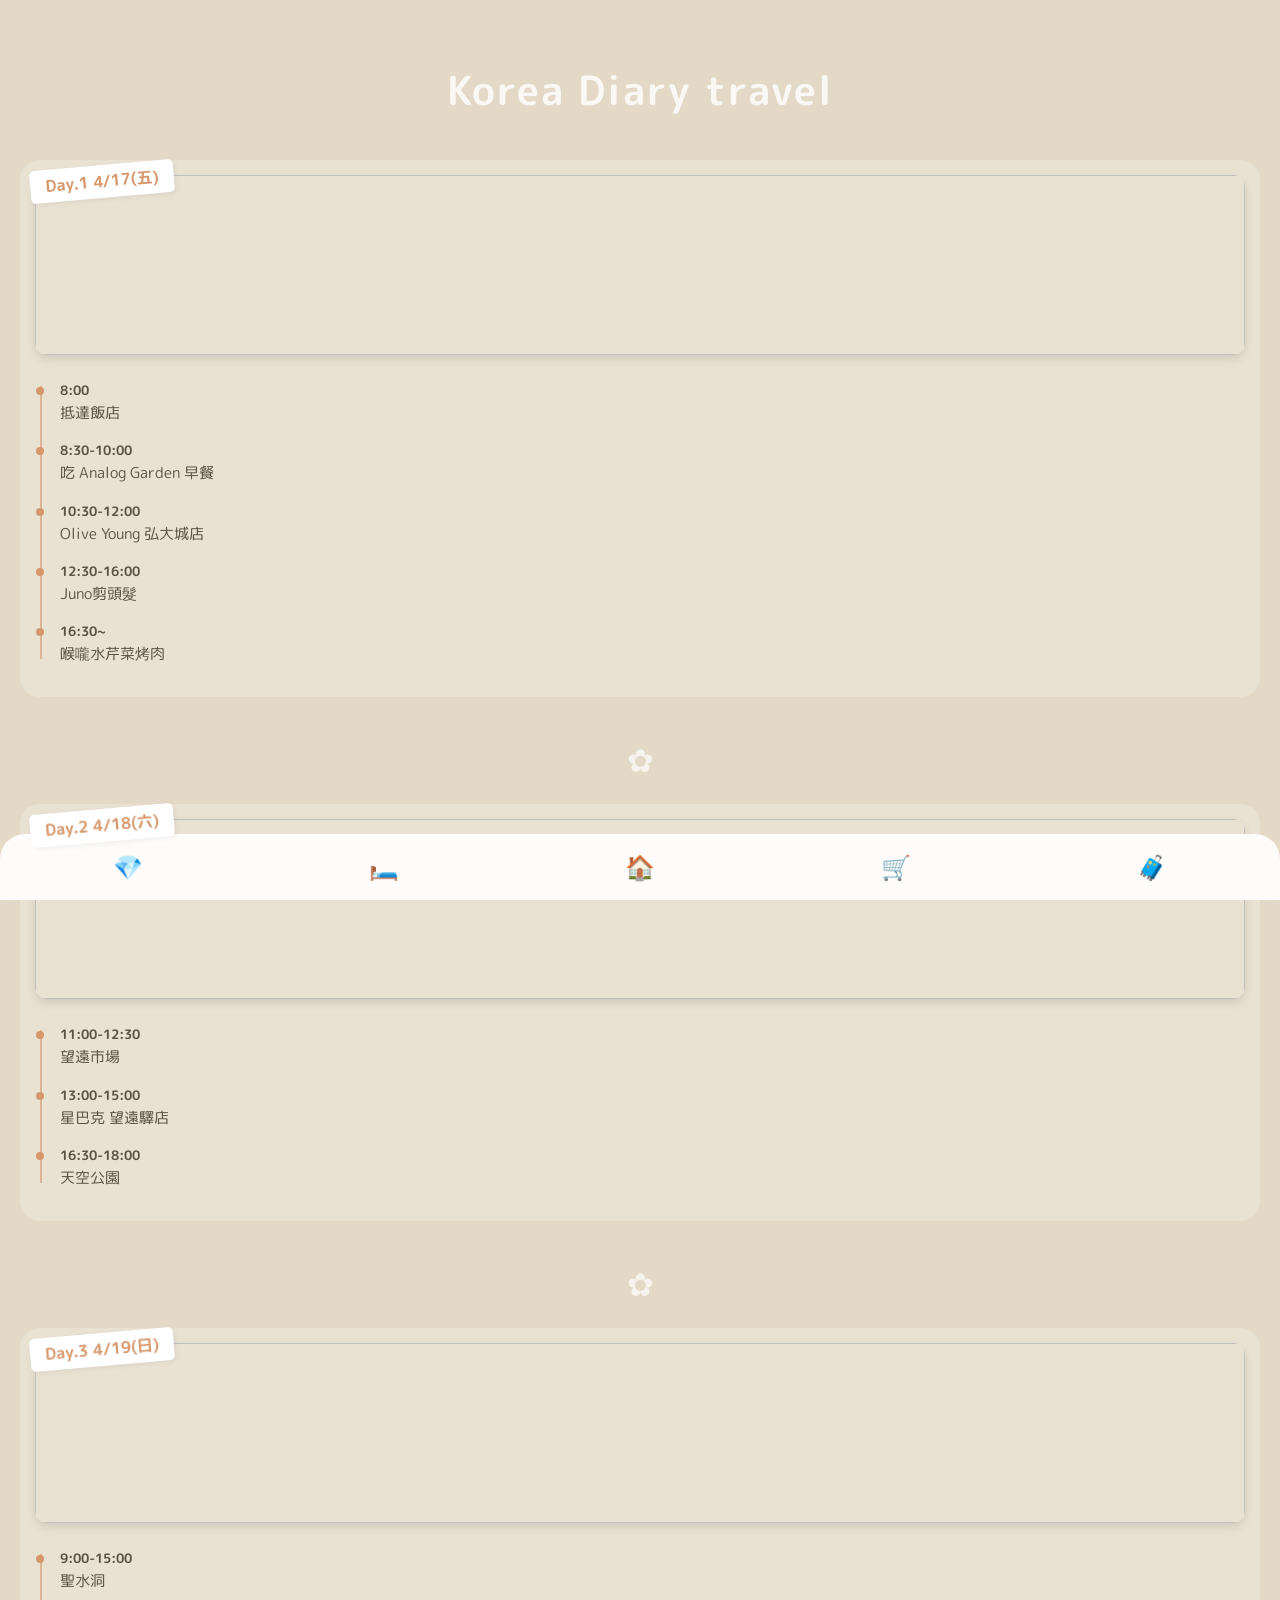
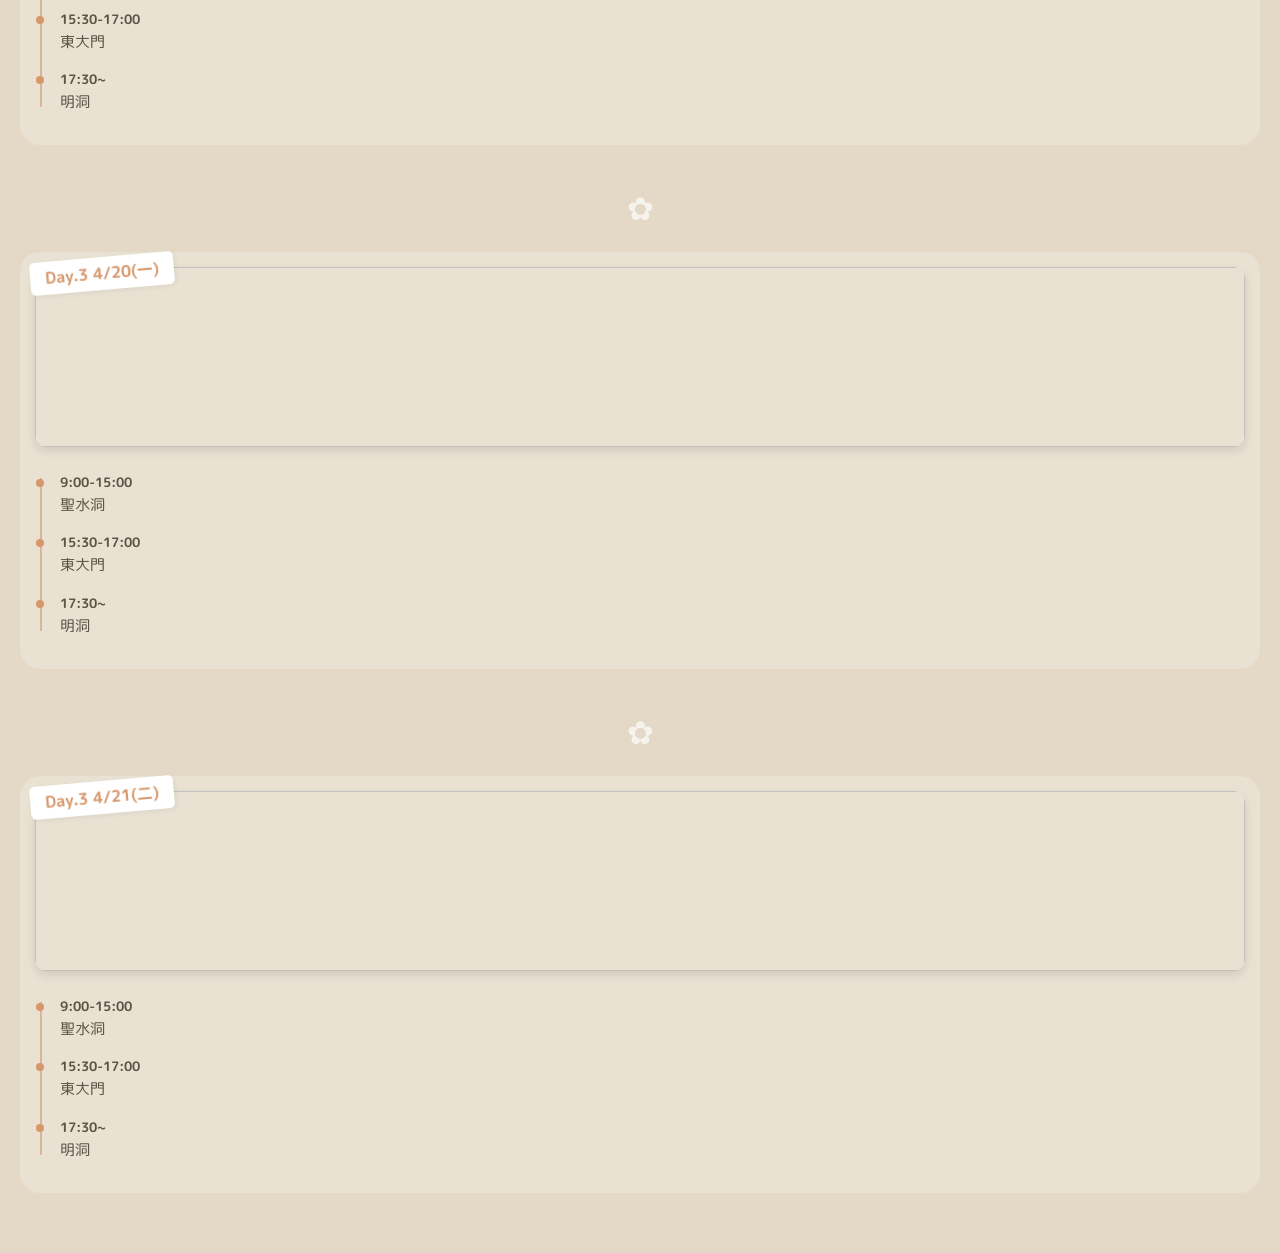
==== index.html @ e784c56e "Add files via upload" ====
<!DOCTYPE html>
<html lang="zh-Hant">
<head>
    <meta charset="UTF-8">
    <meta name="viewport" content="width=device-width, initial-scale=1.0, viewport-fit=cover">
    <title>Korea Diary</title>
    <link rel="stylesheet" href="style.css">
    <link href="https://fonts.googleapis.com/css2?family=M+PLUS+Rounded+1c:wght@400;700&display=swap" rel="stylesheet">
</head>
<body>

    <main class="app-container">
        <h1 class="main-title">Korea Diary travel</h1>

        <!-- 第一天 -->
        <a href="day1.html" class="day-link">
	        <div class="day-section">
	            <div class="photo-wrapper">
	                <span class="day-sticker">Day.1 4/17(五)</span>
	                <img src="img/index/飯店.jpg" class="main-img">
	            </div>
	
	            <div class="timeline-container">
	                <div class="event">
	                    <span class="time">8:00</span>
	                    <span class="desc">抵達飯店</span>
	                </div>
	                <div class="event">
	                    <span class="time">8:30-10:00</span>
	                    <span class="desc">吃 Analog Garden 早餐</span>
	                </div>
	                <div class="event">
	                    <span class="time">10:30-12:00</span>
	                    <span class="desc">Olive Young 弘大城店</span>
	                </div>
	                <div class="event">
	                    <span class="time">12:30-16:00</span>
	                    <span class="desc">Juno剪頭髮</span>
	                </div>
	                <div class="event">
	                    <span class="time">16:30~</span>
	                    <span class="desc">喉嚨水芹菜烤肉</span>
	                </div>
	            </div>
	        </div>
		</a>
        <!-- 裝飾小花 -->
        <div class="deco-flower">✿</div>

        <!-- 第二天 -->
        <a href="day2.html" class="day-link">
	        <div class="day-section">
	            <div class="photo-wrapper">
	                <div class="day-sticker secondary">Day.2 4/18(六)</div>
	                <img src="img/index/望遠市場.jpg" class="main-img">
	            </div>
	
	            <div class="timeline-container">
	                <div class="event">
	                    <span class="time">11:00-12:30</span>
	                    <span class="desc">望遠市場</span>
	                </div>
	                <div class="event">
	                    <span class="time">13:00-15:00</span>
	                    <span class="desc">星巴克 望遠驛店</span>
	                </div>
	                <div class="event">
	                    <span class="time">16:30-18:00</span>
	                    <span class="desc">天空公園</span>
	                </div>
	            </div>
	        </div>
        </a>
         <!-- 裝飾小花 -->
        <div class="deco-flower">✿</div>

        <!-- 第三天 -->
		<a href="day3.html" class="day-link">
	        <div class="day-section">
	            <div class="photo-wrapper">
	                <div class="day-sticker secondary">Day.3 4/19(日)</div>
	                <img src="img/index/望遠市場.jpg" class="main-img">
	            </div>
	
	            <div class="timeline-container">
	                <div class="event">
	                    <span class="time">9:00-15:00</span>
	                    <span class="desc">聖水洞</span>
	                </div>
	                <div class="event">
	                    <span class="time">15:30-17:00</span>
	                    <span class="desc">東大門</span>
	                </div>
	                <div class="event">
	                    <span class="time">17:30~</span>
	                    <span class="desc">明洞</span>
	                </div>
	            </div>
	        </div>
		</a>
        <!-- 裝飾小花 -->
        <div class="deco-flower">✿</div>

        <!-- 第四天 -->
        <div class="day-section">
            <div class="photo-wrapper">
                <div class="day-sticker secondary">Day.3 4/20(一)</div>
                <img src="img/index/望遠市場.jpg" class="main-img">
            </div>

            <div class="timeline-container">
                <div class="event">
                    <span class="time">9:00-15:00</span>
                    <span class="desc">聖水洞</span>
                </div>
                <div class="event">
                    <span class="time">15:30-17:00</span>
                    <span class="desc">東大門</span>
                </div>
                <div class="event">
                    <span class="time">17:30~</span>
                    <span class="desc">明洞</span>
                </div>
            </div>
        </div>
        <!-- 裝飾小花 -->
        <div class="deco-flower">✿</div>

        <!-- 第五天 -->
        <div class="day-section">
            <div class="photo-wrapper">
                <div class="day-sticker secondary">Day.3 4/21(二)</div>
                <img src="img/index/望遠市場.jpg" class="main-img">
            </div>

            <div class="timeline-container">
                <div class="event">
                    <span class="time">9:00-15:00</span>
                    <span class="desc">聖水洞</span>
                </div>
                <div class="event">
                    <span class="time">15:30-17:00</span>
                    <span class="desc">東大門</span>
                </div>
                <div class="event">
                    <span class="time">17:30~</span>
                    <span class="desc">明洞</span>
                </div>
            </div>
        </div>
    </main>

    <!-- 底部固定的導航 -->
    <nav class="tab-bar">
        <a href="SVT.html" class="tab-item active">💎</a>
        <a href="hotel.html" class="tab-item active">🛏️</a>
        <a href="index.html" class="tab-item active">🏠</a>
        <a href="shop.html" class="tab-item active">🛒</a>
        <a href="shop.html" class="tab-item active">🧳</a>
    </nav>

</body>
</html>
---- style.css ----
:root {
    --bg-color: #E3D9C6;       /* 圖片中的奶茶底色 */
    --line-color: #D6976B;     /* 圖片中的橘黃色線條 */
    --text-color: #5D5446;     /* 灰褐色文字 */
    --sticker-bg: #FFFFFF;    /* 貼紙白色 */
}

body {
    font-family: 'M PLUS Rounded 1c', sans-serif;
    background-color: var(--bg-color);
    margin: 0;
    color: var(--text-color);
    /* 針對 iPhone Pro 全螢幕優化 */
    padding: env(safe-area-inset-top) 0 env(safe-area-inset-bottom);
}

.app-container {
    padding: 20px;
}

/* 模仿圖片底部的手寫標題 */
.main-title {
    text-align: center;
    font-size: 2.5rem;
    color: rgba(255, 255, 255, 0.8);
    margin: 40px 0;
    font-weight: 700;
    letter-spacing: 2px;
}

/* 照片區塊 */
.day-section {
    margin-bottom: 40px;
    background: rgba(255, 255, 255, 0.2); /* 淡淡的透明感區隔 */
    padding: 15px;
    border-radius: 20px;
}

.photo-wrapper {
    position: relative;
    margin-bottom: 20px;
}

.main-img {
    width: 100%;
    height: 180px;
    object-fit: cover;
    border-radius: 12px;
    box-shadow: 0 4px 10px rgba(0,0,0,0.1);
}

/* Day 貼紙：模仿圖片中傾斜的手寫標籤 */
.day-sticker {
    position: absolute;
    top: -10px;
    left: -5px;
    background: var(--sticker-bg);
    padding: 5px 15px;
    border-radius: 5px;
    font-weight: 700;
    transform: rotate(-5deg); /* 傾斜感 */
    box-shadow: 2px 2px 5px rgba(0,0,0,0.05);
    z-index: 2;
    color: var(--line-color);
}

/* 移除超連結預設顏色與底線 */
.day-link{
	text-decoration: none; /* 1. 絕對要移除預設底線 */
    color: inherit;       /* 2. 強制繼承原本卡片的文字顏色（不變藍色） */
    display: block;      /* 3. 讓連結變成「塊級元素」，撐開到跟框框一樣大 */
    width: 100%;         /* 4. 確保寬度完全填滿 */
    
    /* 選擇性：增加點擊時的微小回饋感，看起來更像 APP */
    -webkit-tap-highlight-color: transparent; /* 移除手機點擊時的藍色陰影 */
    transition: transform 0.1s ease;          /* 加入一點點點擊動畫 */
}

.day-link:active{
	transform: scale(0.98); 
    opacity: 0.9;
}

.day-section{
	cursor:pointer; /* 滑鼠滑上去顯示手指圖示 */ 
}
	
/* 時間軸容器 */
.timeline-container {
    padding-left: 25px;
    position: relative;
}

/* 垂直橘色細線 */
.timeline-container::before {
    content: '';
    position: absolute;
    left: 5px;
    top: 5px;
    bottom: 5px;
    width: 1.5px;
    background-color: var(--line-color);
    opacity: 0.6;
}

.event {
    position: relative;
    margin-bottom: 18px;
    display: flex;
    flex-direction: column; /* 時間跟文字上下分開比較好閱讀 */
}

/* 橘色小圓點 */
.event::before {
    content: '';
    position: absolute;
    left: -24px;
    top: 6px;
    width: 8px;
    height: 8px;
    background-color: var(--line-color);
    border-radius: 50%;
}

.time {
    font-size: 0.8rem;
    font-weight: 700;
    margin-bottom: 2px;
}

.desc {
    font-size: 0.95rem;
    line-height: 1.4;
}

/* 裝飾小花 */
.deco-flower {
    text-align: center;
    font-size: 2rem;
    color: #FFFFFF;
    margin: 20px 0;
    opacity: 0.7;
}

/* 底部導覽列 */
.tab-bar {
    position: fixed;
    bottom: 0;
    width: 100%;
    background: rgba(255,255,255,0.9);
    backdrop-filter: blur(10px);
    display: flex;
    justify-content: space-around;
    padding: 15px 0 calc(15px + env(safe-area-inset-bottom));
    border-radius: 25px 25px 0 0;
}

.tab-item {
    font-size: 1.5rem;
    opacity: 0.4;
    /* 核心修改 */
    text-decoration: none; 
    border: none;
    outline: none;
    -webkit-tap-highlight-color: transparent; /* 移除行動端點擊時的藍色區塊 */
}

.tab-item.active {
    opacity: 1;
    text-decoration: none; /* 確保啟用狀態也沒有底線 */
}
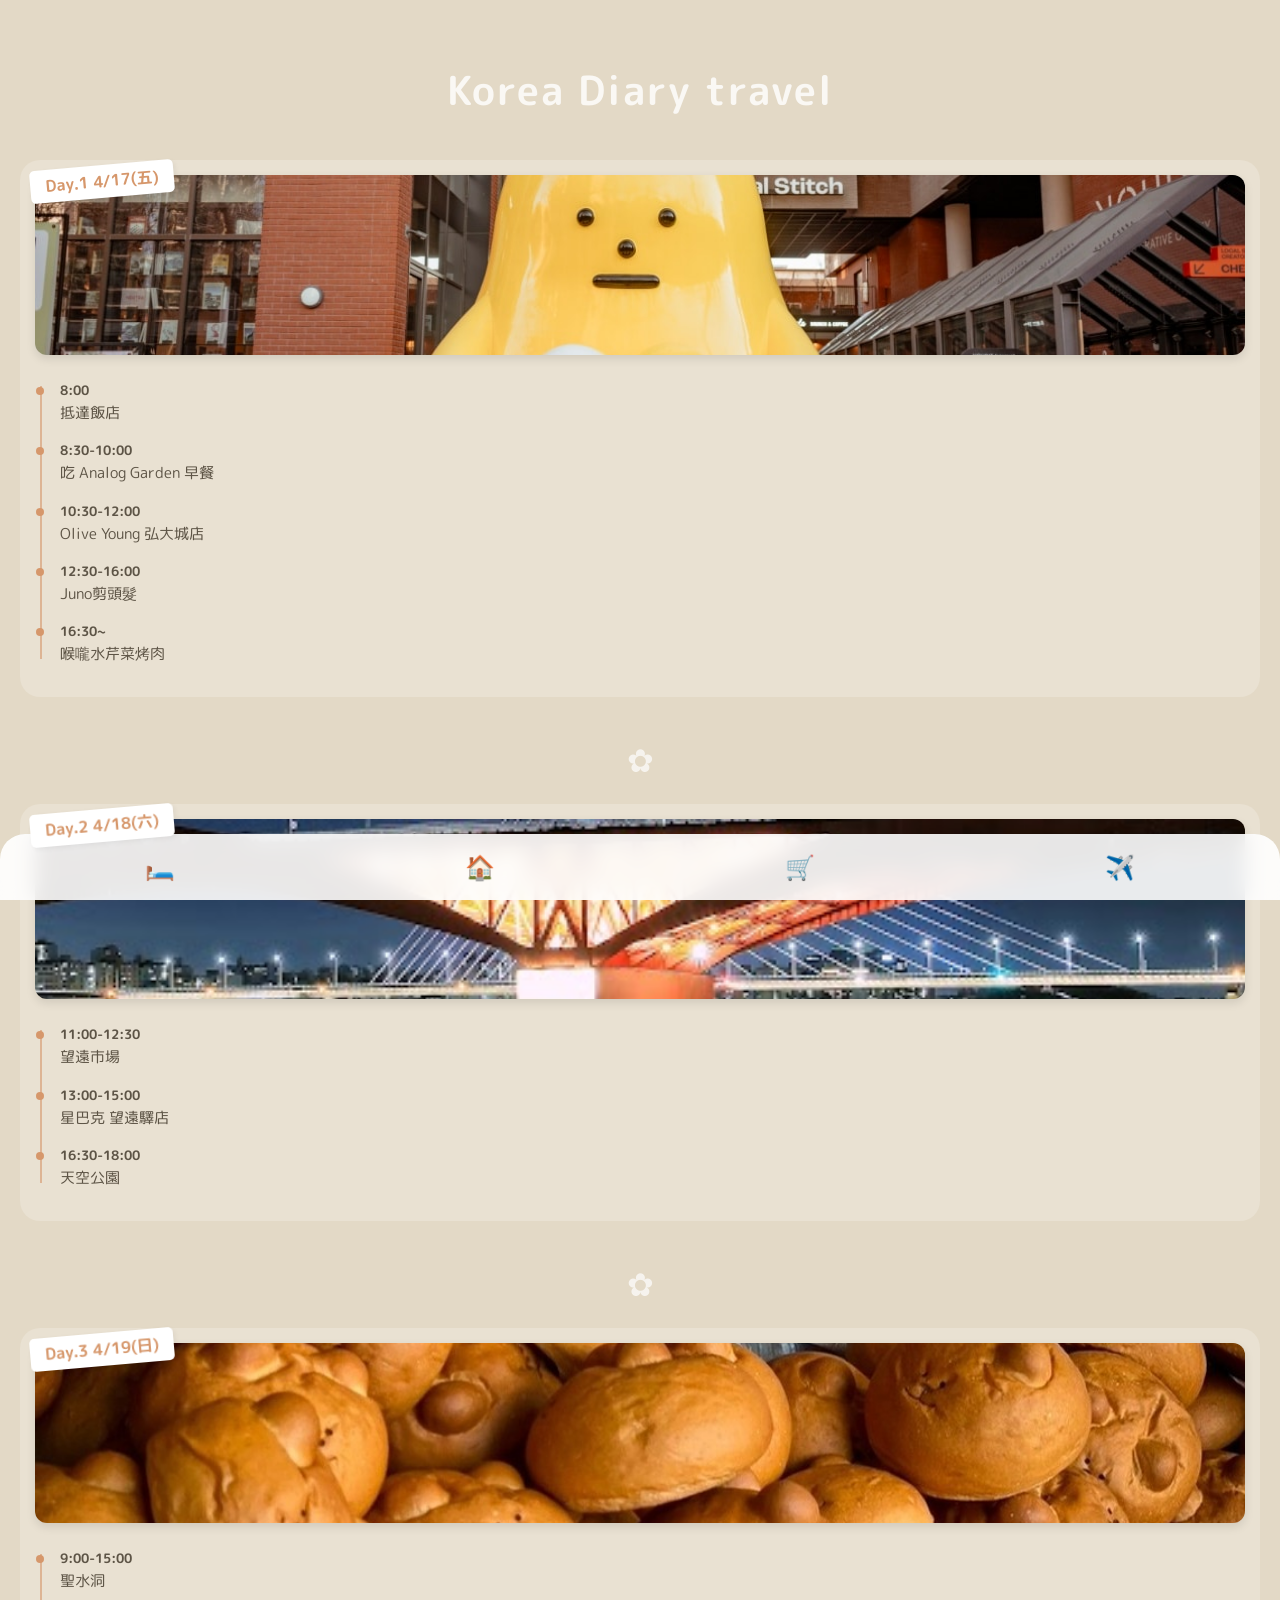
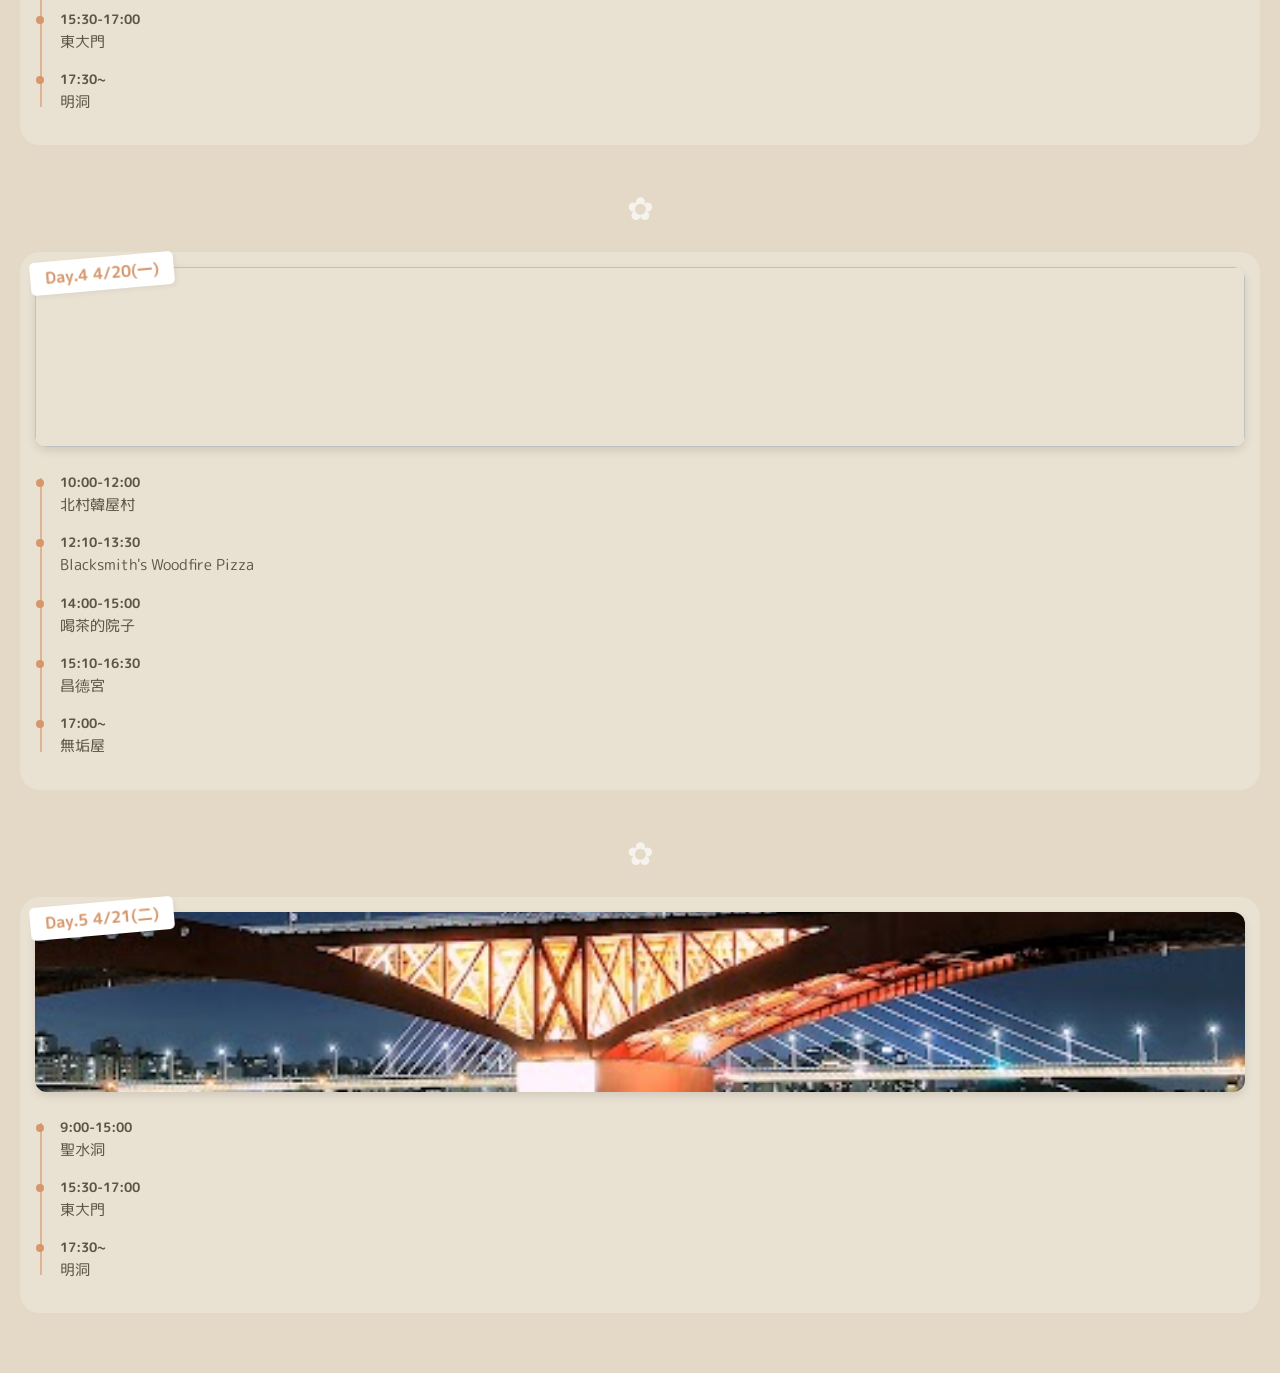
==== commit 9d39637a: "Add files via upload" ====
--- a/index.html
+++ b/index.html
@@ -79,7 +79,7 @@
 	        <div class="day-section">
 	            <div class="photo-wrapper">
 	                <div class="day-sticker secondary">Day.3 4/19(日)</div>
-	                <img src="img/index/望遠市場.jpg" class="main-img">
+	                <img src="img/聖水洞/Dalim_Bread/Dalim_Bread_1.jpg" class="main-img">
 	            </div>
 	
 	            <div class="timeline-container">
@@ -102,61 +102,72 @@
         <div class="deco-flower">✿</div>
 
         <!-- 第四天 -->
-        <div class="day-section">
-            <div class="photo-wrapper">
-                <div class="day-sticker secondary">Day.3 4/20(一)</div>
-                <img src="img/index/望遠市場.jpg" class="main-img">
-            </div>
-
-            <div class="timeline-container">
-                <div class="event">
-                    <span class="time">9:00-15:00</span>
-                    <span class="desc">聖水洞</span>
-                </div>
-                <div class="event">
-                    <span class="time">15:30-17:00</span>
-                    <span class="desc">東大門</span>
-                </div>
-                <div class="event">
-                    <span class="time">17:30~</span>
-                    <span class="desc">明洞</span>
-                </div>
-            </div>
-        </div>
+        <a href="day4.html" class="day-link">
+	        <div class="day-section">
+	            <div class="photo-wrapper">
+	                <div class="day-sticker secondary">Day.4 4/20(一)</div>
+	                <img src="img/安國站/北村韓屋村/北村韓屋村_0.jpg" class="main-img">
+	            </div>
+	
+	            <div class="timeline-container">
+	                <div class="event">
+	                    <span class="time">10:00-12:00</span>
+	                    <span class="desc">北村韓屋村</span>
+	                </div>
+	                <div class="event">
+	                    <span class="time">12:10-13:30</span>
+	                    <span class="desc">Blacksmith's Woodfire Pizza</span>
+	                </div>
+	                <div class="event">
+	                    <span class="time">14:00-15:00</span>
+	                    <span class="desc">喝茶的院子</span>
+	                </div>
+	                <div class="event">
+	                    <span class="time">15:10-16:30</span>
+	                    <span class="desc">昌德宮</span>
+	                </div>
+	                <div class="event">
+	                    <span class="time">17:00~</span>
+	                    <span class="desc">無垢屋</span>
+	                </div>
+	            </div>
+	        </div>
+	    </a>    
         <!-- 裝飾小花 -->
         <div class="deco-flower">✿</div>
 
         <!-- 第五天 -->
-        <div class="day-section">
-            <div class="photo-wrapper">
-                <div class="day-sticker secondary">Day.3 4/21(二)</div>
-                <img src="img/index/望遠市場.jpg" class="main-img">
-            </div>
-
-            <div class="timeline-container">
-                <div class="event">
-                    <span class="time">9:00-15:00</span>
-                    <span class="desc">聖水洞</span>
-                </div>
-                <div class="event">
-                    <span class="time">15:30-17:00</span>
-                    <span class="desc">東大門</span>
-                </div>
-                <div class="event">
-                    <span class="time">17:30~</span>
-                    <span class="desc">明洞</span>
-                </div>
-            </div>
-        </div>
+        <a href="day5.html" class="day-link">
+	        <div class="day-section">
+	            <div class="photo-wrapper">
+	                <div class="day-sticker secondary">Day.5 4/21(二)</div>
+	                <img src="img/index/望遠市場.jpg" class="main-img">
+	            </div>
+	
+	            <div class="timeline-container">
+	                <div class="event">
+	                    <span class="time">9:00-15:00</span>
+	                    <span class="desc">聖水洞</span>
+	                </div>
+	                <div class="event">
+	                    <span class="time">15:30-17:00</span>
+	                    <span class="desc">東大門</span>
+	                </div>
+	                <div class="event">
+	                    <span class="time">17:30~</span>
+	                    <span class="desc">明洞</span>
+	                </div>
+	            </div>
+	        </div>
+	    </a>
     </main>
 
     <!-- 底部固定的導航 -->
     <nav class="tab-bar">
-        <a href="SVT.html" class="tab-item active">💎</a>
         <a href="hotel.html" class="tab-item active">🛏️</a>
         <a href="index.html" class="tab-item active">🏠</a>
         <a href="shop.html" class="tab-item active">🛒</a>
-        <a href="shop.html" class="tab-item active">🧳</a>
+        <a href="travel.html" class="tab-item active">✈️</a>
     </nav>
 
 </body>
--- a/style.css
+++ b/style.css
@@ -168,4 +168,5 @@
 .tab-item.active {
     opacity: 1;
     text-decoration: none; /* 確保啟用狀態也沒有底線 */
-}+}
+
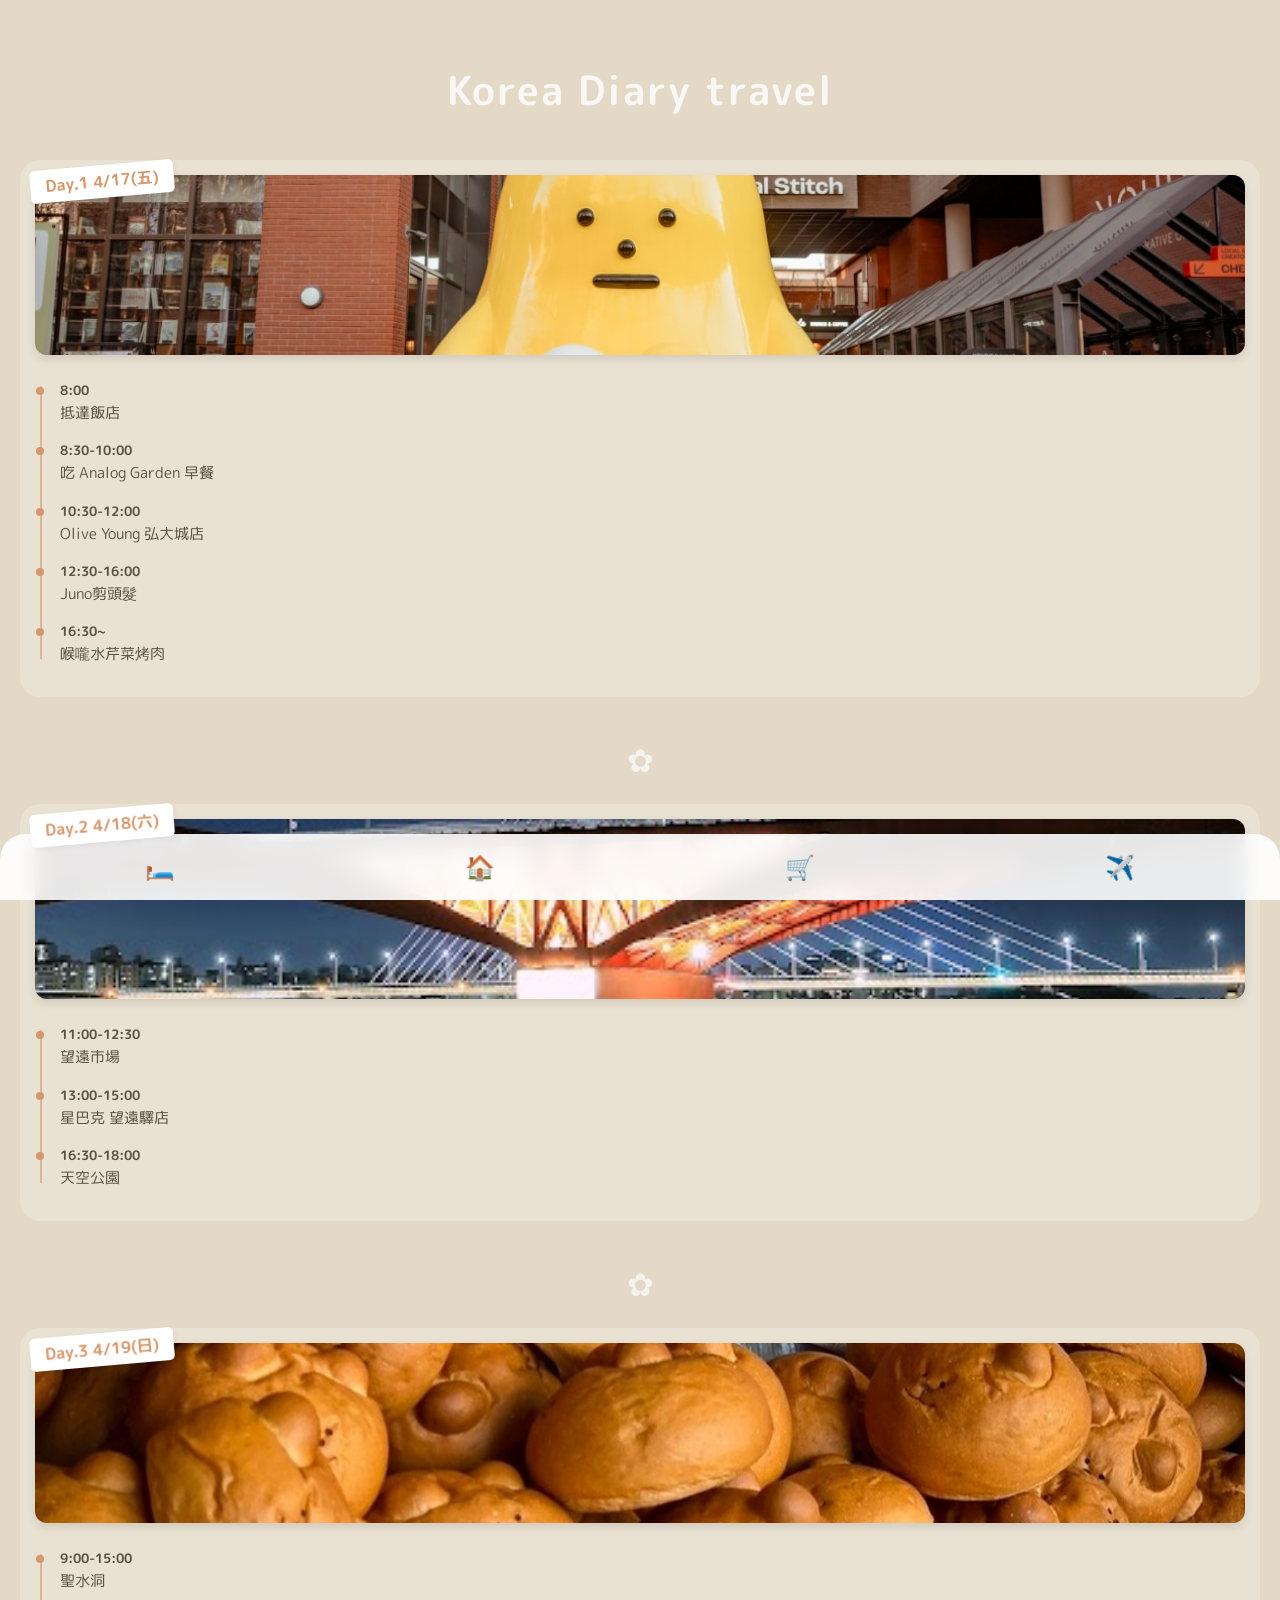
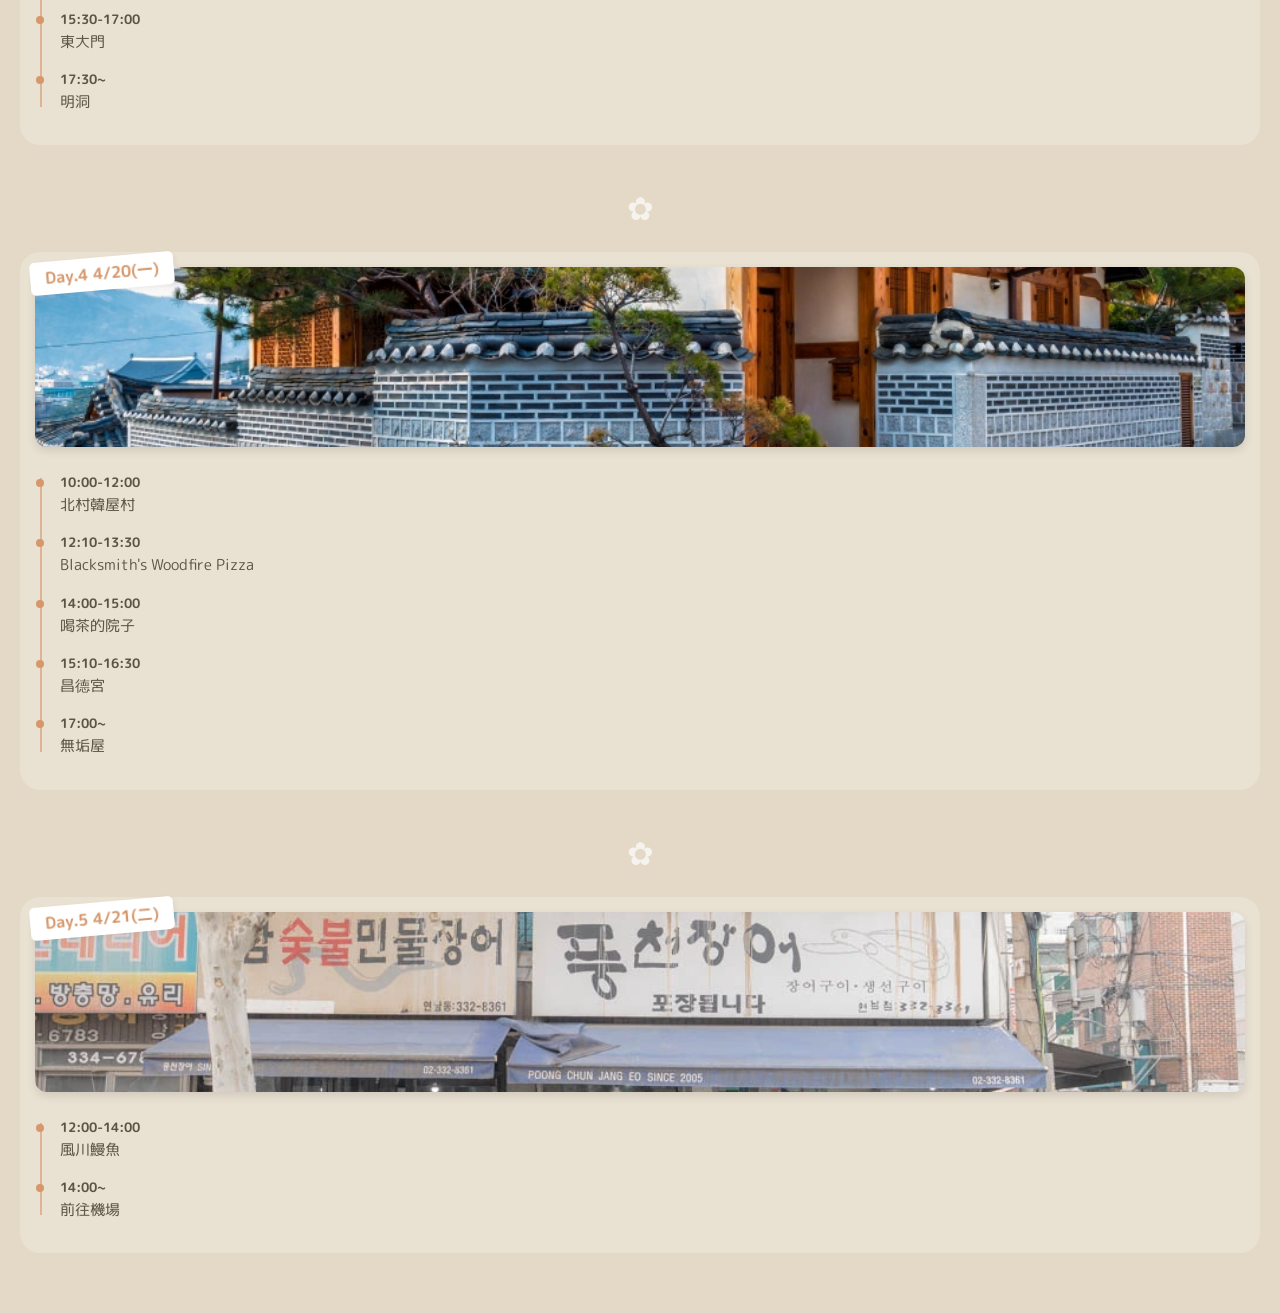
==== commit 16ef96ef: "Update index.html" ====
--- a/index.html
+++ b/index.html
@@ -141,21 +141,18 @@
 	        <div class="day-section">
 	            <div class="photo-wrapper">
 	                <div class="day-sticker secondary">Day.5 4/21(二)</div>
-	                <img src="img/index/望遠市場.jpg" class="main-img">
+	                <img src="img/弘大站/風川鰻魚/風川鰻魚0.webp"" class="main-img">
 	            </div>
 	
 	            <div class="timeline-container">
 	                <div class="event">
-	                    <span class="time">9:00-15:00</span>
-	                    <span class="desc">聖水洞</span>
+	                    <span class="time">12:00-14:00</span>
+	                    <span class="desc">風川鰻魚</span>
 	                </div>
-	                <div class="event">
-	                    <span class="time">15:30-17:00</span>
-	                    <span class="desc">東大門</span>
-	                </div>
-	                <div class="event">
-	                    <span class="time">17:30~</span>
-	                    <span class="desc">明洞</span>
+
+					<div class="event">
+	                    <span class="time">14:00~</span>
+	                    <span class="desc">前往機場</span>
 	                </div>
 	            </div>
 	        </div>
